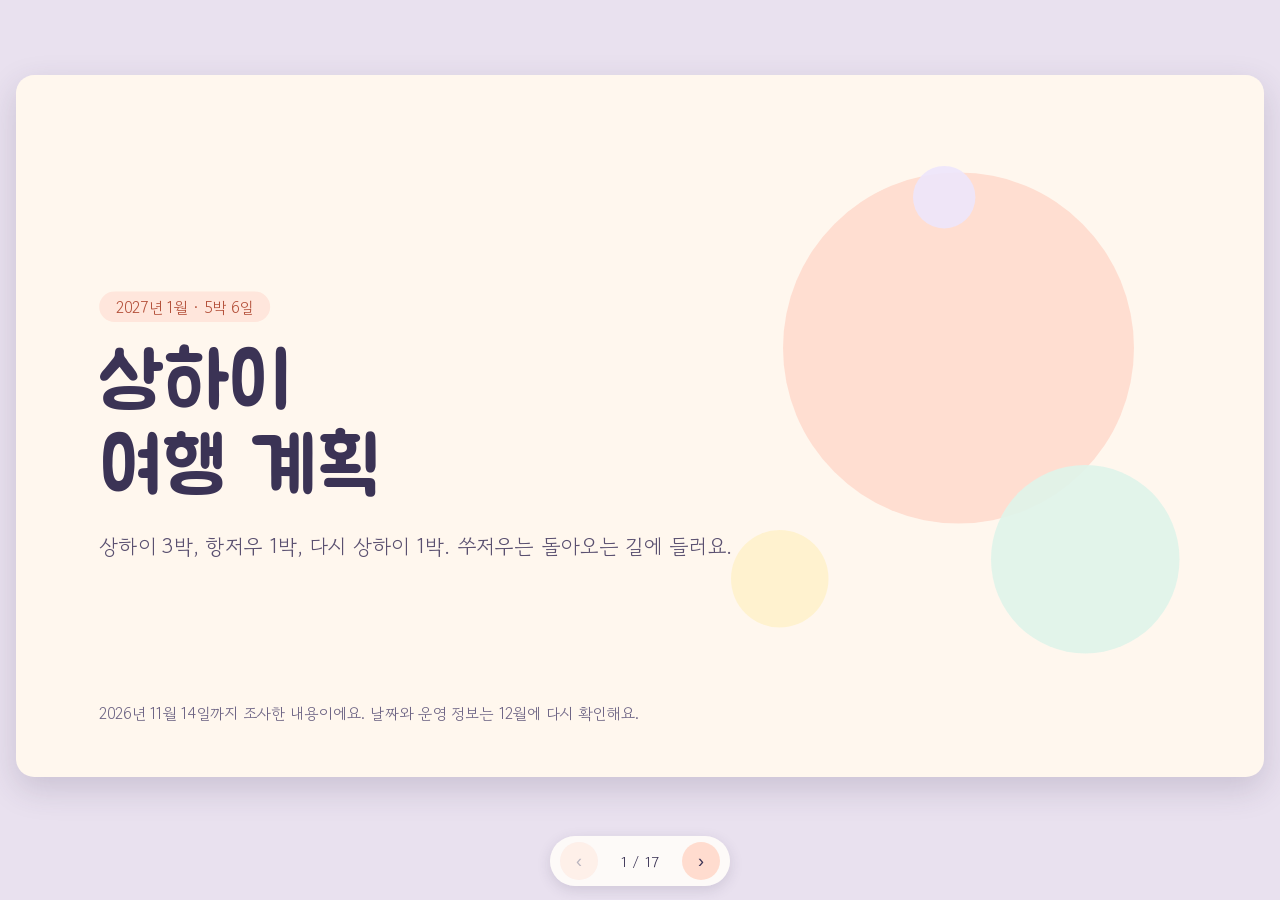
==== index.html @ 1cb21d67 "Shanghai trip plan slides with live Amap route maps Co-Authored-By: Claude Opus 5.5 <noreply@anthrop" ====
<!DOCTYPE html>
<html lang="ko">
<head>
<meta charset="utf-8">
<meta name="viewport" content="width=device-width, initial-scale=1">
<title>상하이 여행 계획</title>
<meta name="robots" content="noindex">
<link rel="preconnect" href="https://fonts.googleapis.com">
<link rel="preconnect" href="https://fonts.gstatic.com" crossorigin>
<link href="https://fonts.googleapis.com/css2?family=Jua&family=Gowun+Dodum&display=swap" rel="stylesheet">
<style>
html, body { margin: 0; height: 100%; background: #E9E1EF; overflow: hidden; }
* { box-sizing: border-box; }
p, h1, h2, h3 { margin: 0; }
a { color: inherit; }
#stage { position: absolute; left: 50%; top: 50%; width: 1920px; height: 1080px; transform-origin: 0 0; }
#stage > section { position: absolute; inset: 0; width: 1920px; height: 1080px; overflow: hidden; display: none;
  border-radius: 28px; box-shadow: 0 18px 50px rgba(59, 51, 85, 0.18); }
#stage > section.on { display: flex; }
div[kind="ellipse"] { border-radius: 50%; }
div[kind="rounded"] { border-radius: 14px; flex: none; }
.livewrap { position: relative; }
iframe.live { display: block; border: 0; background: #DCEBF2; }
.livewrap::after { content: "끌어서 이동, 휠·두 손가락으로 확대"; position: absolute; right: 28px; top: 24px; font-size: 20px;
  background: rgba(255, 253, 249, 0.92); color: #6E6585; padding: 4px 16px; border-radius: 20px; pointer-events: none; }
nav { position: fixed; left: 50%; bottom: 14px; transform: translateX(-50%); display: flex; gap: 10px; align-items: center;
  font: 15px 'Gowun Dodum', sans-serif; color: #3B3355; background: rgba(255, 253, 249, 0.9); padding: 6px 10px;
  border-radius: 999px; box-shadow: 0 4px 14px rgba(59, 51, 85, 0.15); z-index: 10; }
nav button { border: 0; background: #FFDCCF; color: #3B3355; width: 38px; height: 38px; border-radius: 50%; font-size: 18px; cursor: pointer; }
nav button:disabled { opacity: 0.35; cursor: default; }
#count { min-width: 64px; text-align: center; }
:root {
  --ink: #3B3355;
  --body: #5A5070;
  --cream: #FFF7EE;
  --lav: #F4EFFB;
  --coral: #B4503A;
}
body { font-family: 'Gowun Dodum', 'Apple SD Gothic Neo', 'Malgun Gothic', sans-serif; color: #5A5070; }
section { background: #FFF7EE; padding: 128px; display: flex; flex-direction: column; gap: 40px; color: #5A5070; }
section.alt { background: #F4EFFB; }
section.accent { background: #FFDCCF; }
h1, h2, h3 { font-family: 'Jua', 'Gowun Dodum', sans-serif; font-weight: 400; color: #3B3355; }
h1 { font-size: 120px; line-height: 1.1; }
h2 { font-size: 64px; line-height: 1.1; }
h3 { font-size: 40px; line-height: 1.15; }
.head { display: flex; flex-direction: column; gap: 16px; }
.eyebrow { font-size: 24px; color: #B4503A; background: #FFE6DC; padding: 6px 26px; border-radius: 40px; align-self: flex-start; }
.alt .eyebrow { background: #FFFFFF; }
.lead { font-size: 32px; line-height: 1.5; color: #5A5070; }
.grid2 { display: grid; grid-template-columns: 1fr 1fr; gap: 36px 40px; }
.row3 { display: grid; grid-template-columns: 1fr 1fr 1fr; gap: 40px; }
.row4 { display: grid; grid-template-columns: 1fr 1fr 1fr 1fr; gap: 32px; }
.card { background: #FFFDF9; border-radius: 44px; padding: 40px 44px; box-shadow: 0 10px 0 #EFE3D3; display: flex; flex-direction: column; gap: 14px; }
.peach { background: #FFE6DC; box-shadow: 0 10px 0 #F4C9B9; }
.mint { background: #DFF4EA; box-shadow: 0 10px 0 #B9E0CE; }
.butter { background: #FFF2CC; box-shadow: 0 10px 0 #EFD89A; }
.lilac { background: #EEE6FC; box-shadow: 0 10px 0 #D3C4F1; }
.txt { font-size: 28px; line-height: 1.5; color: #5A5070; }
.big { font-family: 'Jua', 'Gowun Dodum', sans-serif; font-size: 64px; line-height: 1.1; color: #3B3355; }
.tag { font-size: 24px; color: #8A3F2E; background: #FFFBF6; padding: 4px 20px; border-radius: 30px; align-self: flex-start; }
.when { font-size: 24px; color: #B4503A; }
.slot { display: flex; flex-direction: column; gap: 2px; }
.ico { width: 56px; height: 56px; color: #B4503A; }
.blob { opacity: 0.9; }
.note { font-size: 24px; color: #6E6585; }
.check { display: flex; flex-direction: row; align-items: center; gap: 28px; }
.box { width: 48px; height: 48px; background: #FFFDF9; border: 4px solid #C9B8EE; }
.zh { font-size: 36px; color: #3B3355; background: #FFFDF9; padding: 20px 32px; border-radius: 32px; align-self: flex-start; }
.num { width: 64px; height: 64px; }
.numtxt { font-family: 'Jua', 'Gowun Dodum', sans-serif; font-size: 32px; color: #3B3355; }
.step { display: flex; flex-direction: row; align-items: center; gap: 24px; }
.dot { width: 64px; height: 64px; border-radius: 32px; background: #FFDCCF; display: flex; align-items: center; justify-content: center; }
@keyframes pop { from { opacity: 0; transform: translateY(28px) scale(0.95); } }
@keyframes fadein { from { opacity: 0; } }
.pop { animation: pop 560ms ease-out both; animation-delay: calc(var(--i, 0) * 110ms); }
.blob { animation: fadein 700ms ease-out both; }
.trow { display: flex; flex-direction: row; align-items: center; gap: 32px; }
.date { font-family: 'Jua', 'Gowun Dodum', sans-serif; font-size: 28px; color: #3B3355; background: #FFE6DC; padding: 10px 24px; border-radius: 30px; width: 240px; text-align: center; }
.dayrow { display: flex; flex-direction: row; gap: 48px; align-items: flex-start; }
.daylist { width: 616px; box-sizing: border-box; gap: 10px; }
.sline { font-size: 28px; line-height: 1.45; color: #3B3355; }
.daynote { font-size: 24px; line-height: 1.5; color: #6E6585; }
.mapimg { width: 1000px; height: 648px; object-fit: cover; border-radius: 44px; box-shadow: 0 10px 0 #EFE3D3; }
.mapimg.half { height: 312px; }
.mapimg.ov { width: 860px; }
.mapcol { display: flex; flex-direction: column; gap: 24px; }

</style>
</head>
<body>
<div id="stage">
<section id="cover" style="justify-content:center;" data-transition="fade">
<div kind="ellipse" class="blob" style="position:absolute; left:1180px; top:150px; width:540px; height:540px; background:#FFDCCF"></div>
<div kind="ellipse" class="blob" style="position:absolute; left:1500px; top:600px; width:290px; height:290px; background:#DFF4EA"></div>
<div kind="ellipse" class="blob" style="position:absolute; left:1100px; top:700px; width:150px; height:150px; background:#FFF2CC"></div>
<div kind="ellipse" class="blob" style="position:absolute; left:1380px; top:140px; width:96px; height:96px; background:#EEE6FC"></div>
<div class="head pop" style="--i:0; width:1100px; gap:28px;">
<p class="eyebrow">2027년 1월 · 5박 6일</p>
<h1>상하이<br>여행 계획</h1>
<p class="lead">상하이 3박, 항저우 1박, 다시 상하이 1박. 쑤저우는 돌아오는 길에 들러요.</p>
</div>
<p class="note" style="position:absolute; left:128px; bottom:80px; width:1200px;">2026년 11월 14일까지 조사한 내용이에요. 날짜와 운영 정보는 12월에 다시 확인해요.</p>
</section>

<section id="glance">
<div kind="ellipse" class="blob" style="position:absolute; left:1560px; top:112px; width:220px; height:220px; background:#FFF2CC"></div>
<div kind="ellipse" class="blob" style="position:absolute; left:1476px; top:252px; width:72px; height:72px; background:#DFF4EA"></div>
<div class="head pop" style="--i:0;">
<p class="eyebrow">기본 정보</p>
<h2>여행 한눈에 보기</h2>
</div>
<div class="grid2">
<div class="card peach pop" style="--i:1;"><p class="big">5박 6일</p><p class="txt">2027년 1월 중순에서 말 사이. 춘절(2월 6일)과 겹치지 않아요.</p></div>
<div class="card mint pop" style="--i:2;"><p class="big">3 + 1 + 1박</p><p class="txt">상하이 3박, 항저우 1박, 마지막에 다시 상하이 1박이에요.</p></div>
<div class="card butter pop" style="--i:3;"><p class="big">인천에서 푸동</p><p class="txt">김포에서 출발하면 훙차오 공항이고, 고속철역과 붙어 있어요.</p></div>
<div class="card lilac pop" style="--i:4;"><p class="big">1~8℃</p><p class="txt">1월은 상하이에서 가장 추운 달이에요. 습하고 비가 잦아요.</p></div>
</div>
</section>

<section id="route" class="alt">
<div kind="ellipse" class="blob" style="position:absolute; left:1560px; top:112px; width:220px; height:220px; background:#FFE6DC"></div>
<div kind="ellipse" class="blob" style="position:absolute; left:1476px; top:252px; width:72px; height:72px; background:#FFF2CC"></div>
<div class="head pop" style="--i:0;">
<p class="eyebrow">동선</p>
<h2>상하이에서 출발해 상하이로</h2>
</div>
<div class="row4">
<div class="card pop" style="--i:1;"><h3>상하이</h3><p class="tag">1~3일차 · 3박</p><p class="txt">시내를 하루에 한 동네씩 봐요.</p></div>
<div class="card pop" style="--i:2;"><h3>항저우</h3><p class="tag">4일차 · 1박</p><p class="txt">고속철로 45분~1시간. 큰 짐은 상하이 호텔에 맡겨요.</p></div>
<div class="card pop" style="--i:3;"><h3>쑤저우</h3><p class="tag">5일차 오후</p><p class="txt">항저우에서 약 1.5시간. 박물관과 정원을 보고 저녁까지.</p></div>
<div class="card pop" style="--i:4;"><h3>상하이</h3><p class="tag">5일차 밤 · 1박</p><p class="txt">쑤저우에서 30분. 6일차에 자기부상열차로 공항까지 8분.</p></div>
</div>
<p class="note pop" style="--i:5;">고속철은 상하이 훙차오역 출발이 많아요. 보안 검색과 여권 확인이 있어서 30분 전에 도착해요.</p>
</section>

<section id="map" class="accent">
<div class="head pop" style="--i:0;">
<p class="eyebrow" style="background:#FFF7EE;">동선 지도</p>
<h2>인천에서 상하이, 항저우, 쑤저우까지</h2>
</div>
<div class="dayrow">
<div class="card daylist pop" style="--i:1;">
<p class="sline">핀의 숫자는 일차예요. 긴 점선은 비행기와 고속철, 실선은 차도예요.</p>
<p class="daynote">오른쪽 지도는 바로 움직여 볼 수 있어요. 전체 화면 지도에서 날짜를 고르면 장소마다 가오더 지도로 열기와 길찾기 버튼이 있어요. 휴대폰에서는 가오더 앱으로 이어져요.</p>
<p class="tag"><a href="map.html">전체 화면 지도</a></p>
</div>
<div class="livewrap pop" style="--i:2;"><iframe class="mapimg ov live" data-src="map.html?embed=1#all" title="전체 동선 지도" loading="lazy"></iframe></div>
</div>
</section>

<section id="d1" class="alt">
<div class="head pop" style="--i:0;">
<p class="eyebrow">1일차 · 상하이</p>
<h2>근대 상하이 첫인상</h2>
</div>
<div class="dayrow">
<div class="card daylist pop" style="--i:1;">
<p class="sline"><span style="color:#B4503A;">1</span>&#160;&#160;인천공항</p>
<p class="sline"><span style="color:#B4503A;">2</span>&#160;&#160;푸동 공항</p>
<p class="sline"><span style="color:#B4503A;">3</span>&#160;&#160;대한민국 임시정부 청사</p>
<p class="sline"><span style="color:#B4503A;">4</span>&#160;&#160;신천지</p>
<p class="sline"><span style="color:#B4503A;">5</span>&#160;&#160;안푸루</p>
<p class="sline"><span style="color:#B4503A;">6</span>&#160;&#160;우캉맨션</p>
<p class="sline"><span style="color:#B4503A;">7</span>&#160;&#160;와이탄</p>
<p class="daynote">1일차 그림은 시내만 보여요. 공항에서 오는 길은 지도 페이지에서 볼 수 있어요.</p>
<p class="tag"><a href="map.html#day-1">전체 화면 지도</a></p>
</div>
<div class="livewrap pop" style="--i:2;"><iframe class="mapimg live" data-src="map.html?embed=1&core=1#day-1" title="1일차 동선 지도" loading="lazy"></iframe></div>
</div>
</section>

<section id="d2" class="">
<div class="head pop" style="--i:0;">
<p class="eyebrow">2일차 · 상하이</p>
<h2>테크와 미술관</h2>
</div>
<div class="dayrow">
<div class="card daylist pop" style="--i:1;">
<p class="sline"><span style="color:#B4503A;">1</span>&#160;&#160;상하이타워</p>
<p class="sline"><span style="color:#B4503A;">2</span>&#160;&#160;롱미술관 웨스트번드</p>
<p class="sline"><span style="color:#B4503A;">3</span>&#160;&#160;서가회 성당</p>
<p class="sline"><span style="color:#B4503A;">4</span>&#160;&#160;그랜드 오페라하우스</p>
<p class="daynote">테크 투어 모임 장소는 상품마다 달라요.</p>
<p class="tag"><a href="map.html#day-2">전체 화면 지도</a></p>
</div>
<div class="livewrap pop" style="--i:2;"><iframe class="mapimg live" data-src="map.html?embed=1#day-2" title="2일차 동선 지도" loading="lazy"></iframe></div>
</div>
</section>

<section id="d3" class="alt">
<div class="head pop" style="--i:0;">
<p class="eyebrow">3일차 · 상하이</p>
<h2>박물관과 강변</h2>
</div>
<div class="dayrow">
<div class="card daylist pop" style="--i:1;">
<p class="sline"><span style="color:#B4503A;">1</span>&#160;&#160;상하이박물관 동관</p>
<p class="sline"><span style="color:#B4503A;">2</span>&#160;&#160;사행창고 기념관</p>
<p class="sline"><span style="color:#B4503A;">3</span>&#160;&#160;상하이타워</p>
<p class="sline"><span style="color:#B4503A;">4</span>&#160;&#160;루자쭈이</p>
<p class="daynote">쑤저우허 강변에 쟈 미술관과 갤러리 지구가 있어요.</p>
<p class="tag"><a href="map.html#day-3">전체 화면 지도</a></p>
</div>
<div class="livewrap pop" style="--i:2;"><iframe class="mapimg live" data-src="map.html?embed=1#day-3" title="3일차 동선 지도" loading="lazy"></iframe></div>
</div>
</section>

<section id="d4" class="">
<div class="head pop" style="--i:0;">
<p class="eyebrow">4일차 · 항저우</p>
<h2>항저우 · 량주</h2>
</div>
<div class="dayrow">
<div class="card daylist pop" style="--i:1;">
<p class="sline"><span style="color:#B4503A;">1</span>&#160;&#160;상하이 훙차오역</p>
<p class="sline"><span style="color:#B4503A;">2</span>&#160;&#160;항저우동역</p>
<p class="sline"><span style="color:#B4503A;">3</span>&#160;&#160;량주 박물관</p>
<p class="sline"><span style="color:#B4503A;">4</span>&#160;&#160;량주 고성 유적 공원</p>
<p class="sline"><span style="color:#B4503A;">5</span>&#160;&#160;서호 단교</p>
<p class="daynote">그림은 항저우 안의 동선이에요. 상하이에서 고속철로 45분~1시간.</p>
<p class="tag"><a href="map.html#day-4">전체 화면 지도</a></p>
</div>
<div class="livewrap pop" style="--i:2;"><iframe class="mapimg live" data-src="map.html?embed=1#day-4" title="4일차 동선 지도" loading="lazy"></iframe></div>
</div>
</section>

<section id="d5" class="alt">
<div class="head pop" style="--i:0;">
<p class="eyebrow">5일차 · 항저우 · 쑤저우</p>
<h2>항저우에서 쑤저우로</h2>
</div>
<div class="dayrow">
<div class="card daylist pop" style="--i:1;">
<p class="sline"><span style="color:#B4503A;">1</span>&#160;&#160;원산 디지털 생활 지구</p>
<p class="sline"><span style="color:#B4503A;">2</span>&#160;&#160;딥시크 본사</p>
<p class="sline"><span style="color:#B4503A;">3</span>&#160;&#160;항저우동역</p>
<p class="sline"><span style="color:#B4503A;">4</span>&#160;&#160;쑤저우역</p>
<p class="sline"><span style="color:#B4503A;">5</span>&#160;&#160;쑤저우 박물관</p>
<p class="sline"><span style="color:#B4503A;">6</span>&#160;&#160;졸정원</p>
<p class="sline"><span style="color:#B4503A;">7</span>&#160;&#160;핑장루</p>
<p class="daynote">가장 빡빡한 날이에요. 덜어 낸다면 원산 로봇 지구를 먼저 빼요.</p>
<p class="tag"><a href="map.html#day-5">전체 화면 지도</a></p>
</div>
<div class="livewrap pop" style="--i:2;"><iframe class="mapimg live" data-src="map.html?embed=1#day-5" title="5일차 동선 지도" loading="lazy"></iframe></div>
</div>
</section>

<section id="d6" class="">
<div class="head pop" style="--i:0;">
<p class="eyebrow">6일차 · 상하이</p>
<h2>자기부상열차로 마무리</h2>
</div>
<div class="dayrow">
<div class="card daylist pop" style="--i:1;">
<p class="sline"><span style="color:#B4503A;">1</span>&#160;&#160;예원</p>
<p class="sline"><span style="color:#B4503A;">2</span>&#160;&#160;바이롄 ZX</p>
<p class="sline"><span style="color:#B4503A;">3</span>&#160;&#160;룽양루역</p>
<p class="sline"><span style="color:#B4503A;">4</span>&#160;&#160;푸동 공항</p>
<p class="sline"><span style="color:#B4503A;">5</span>&#160;&#160;인천공항</p>
<p class="daynote">자기부상열차로 공항까지 약 8분.</p>
<p class="tag"><a href="map.html#day-6">전체 화면 지도</a></p>
</div>
<div class="livewrap pop" style="--i:2;"><iframe class="mapimg live" data-src="map.html?embed=1#day-6" title="6일차 동선 지도" loading="lazy"></iframe></div>
</div>
</section>

<section id="timeline">
<div kind="ellipse" class="blob" style="position:absolute; left:1560px; top:112px; width:220px; height:220px; background:#FFF2CC"></div>
<div kind="ellipse" class="blob" style="position:absolute; left:1476px; top:252px; width:72px; height:72px; background:#DFF4EA"></div>
<div class="head pop" style="--i:0;">
<p class="eyebrow">출발 전 준비</p>
<h2>언제 무엇을 할까</h2>
</div>
<div style="display:flex; flex-direction:column; gap:24px;">
<div class="trow pop" style="--i:1;"><p class="date">지금~11월</p><p class="lead" style="flex:1;">항공권 예매. 변경과 환불 조건을 꼭 확인해요.</p></div>
<div class="trow pop" style="--i:2;"><p class="date">12월</p><p class="lead" style="flex:1;">무비자 입국 연장 확인. 연장이 안 되면 관광비자를 신청해요(1~2주).</p></div>
<div class="trow pop" style="--i:3;"><p class="date">12월 말</p><p class="lead" style="flex:1;">예원 등불 축제 일정 발표 확인, 투어 상품의 1월 날짜 확인.</p></div>
<div class="trow pop" style="--i:4;"><p class="date">3~4주 전</p><p class="lead" style="flex:1;">고속철, 공연, 숙소 확정.</p></div>
<div class="trow pop" style="--i:5;"><p class="date">1~2주 전</p><p class="lead" style="flex:1;">알리페이·위챗페이 가입과 카드 연결, 앱 설치, eSIM 준비.</p></div>
<div class="trow pop" style="--i:6;"><p class="date">전날</p><p class="lead" style="flex:1;">박물관 예약(상하이박물관, 쑤저우 박물관), 날씨 확인.</p></div>
</div>
</section>

<section id="booking" class="alt">
<div kind="ellipse" class="blob" style="position:absolute; left:1560px; top:112px; width:220px; height:220px; background:#FFE6DC"></div>
<div kind="ellipse" class="blob" style="position:absolute; left:1476px; top:252px; width:72px; height:72px; background:#FFF2CC"></div>
<div class="head pop" style="--i:0;">
<p class="eyebrow">예약 목록</p>
<h2>미리 잡아 둘 것</h2>
</div>
<div class="row3">
<div class="card pop" style="--i:1;"><h3>항공권</h3><p class="txt">인천에서 푸동. 무비자 연장 발표 전이라 환불 조건을 봐요.</p></div>
<div class="card pop" style="--i:2;"><h3>숙소</h3><p class="txt">상하이 3박, 항저우 1박, 다시 상하이 1박.</p></div>
<div class="card pop" style="--i:3;"><h3>고속철</h3><p class="txt">트립닷컴이나 12306 앱에서 여권으로 예매해요.</p></div>
<div class="card pop" style="--i:4;"><h3>공연</h3><p class="txt">2일차 저녁 그랜드 오페라하우스. 1월 공연표 확인.</p></div>
<div class="card pop" style="--i:5;"><h3>박물관</h3><p class="txt">상하이박물관, 쑤저우 박물관은 여권 실명 예약.</p></div>
<div class="card pop" style="--i:6;"><h3>공항 픽업</h3><p class="txt">첫날 픽업 차량. 필요하면 짐 당일 배송도.</p></div>
</div>
</section>

<section id="apps">
<div kind="ellipse" class="blob" style="position:absolute; left:1560px; top:112px; width:220px; height:220px; background:#FFF2CC"></div>
<div kind="ellipse" class="blob" style="position:absolute; left:1476px; top:252px; width:72px; height:72px; background:#DFF4EA"></div>
<div class="head pop" style="--i:0;">
<p class="eyebrow">통신 · 결제 · 앱</p>
<h2>휴대폰 하나로 다니려면</h2>
</div>
<div class="grid2">
<div class="card peach pop" style="--i:1;"><div class="step"><svg class="ico" viewBox="0 0 24 24" fill="none" stroke="currentColor" stroke-width="1.8" stroke-linecap="round" stroke-linejoin="round" aria-hidden="true"><circle cx="12" cy="12" r="9"/><path d="M3 12h18M12 3c2.5 2.7 3.8 5.7 3.8 9s-1.3 6.3-3.8 9c-2.5-2.7-3.8-5.7-3.8-9S9.5 5.7 12 3z"/></svg><h3>통신</h3></div><p class="txt">현지 망에서는 카톡, 구글, 인스타그램이 막혀요. 로밍이나 해외 eSIM으로 데이터 회선을 준비해요.</p></div>
<div class="card mint pop" style="--i:2;"><div class="step"><svg class="ico" viewBox="0 0 24 24" fill="none" stroke="currentColor" stroke-width="1.8" stroke-linecap="round" stroke-linejoin="round" aria-hidden="true"><circle cx="8" cy="15" r="4"/><path d="M11 12l8-8M16 7l2 2M14 9l2 2"/></svg><h3>결제</h3></div><p class="txt">알리페이와 위챗페이에 한국 카드를 연결해요. 비상용 현금도 조금.</p></div>
<div class="card butter pop" style="--i:3;"><div class="step"><svg class="ico" viewBox="0 0 24 24" fill="none" stroke="currentColor" stroke-width="1.8" stroke-linecap="round" stroke-linejoin="round" aria-hidden="true"><path d="M21 3L3 10.5l7 2.5 2.5 7L21 3z"/><path d="M10 13l4-4"/></svg><h3>이동</h3></div><p class="txt">택시는 디디, 지도는 가오더나 애플 지도. 목적지는 중국어 주소로 넣어요.</p></div>
<div class="card lilac pop" style="--i:4;"><div class="step"><svg class="ico" viewBox="0 0 24 24" fill="none" stroke="currentColor" stroke-width="1.8" stroke-linecap="round" stroke-linejoin="round" aria-hidden="true"><circle cx="10.5" cy="10.5" r="6.5"/><path d="M15.5 15.5L21 21"/></svg><h3>찾아보기</h3></div><p class="txt">장소와 사진 구도는 샤오훙수, 식당 평점과 영업시간은 다중뎬핑.</p></div>
</div>
</section>

<section id="weather" class="alt">
<div kind="ellipse" class="blob" style="position:absolute; left:1560px; top:112px; width:220px; height:220px; background:#FFE6DC"></div>
<div kind="ellipse" class="blob" style="position:absolute; left:1476px; top:252px; width:72px; height:72px; background:#FFF2CC"></div>
<div class="head pop" style="--i:0;">
<p class="eyebrow">1월의 상하이</p>
<h2>날씨와 시기</h2>
</div>
<div class="row3">
<div class="card pop" style="--i:1;"><h3>추위와 비</h3><p class="txt">1~8℃에 습해서 더 춥게 느껴져요. 실내 난방이 약한 곳이 많아요.</p><p class="tag">패딩 · 장갑 · 핫팩 · 우산</p></div>
<div class="card pop" style="--i:2;"><h3>춘운</h3><p class="txt">설 전후 귀성 이동이 1월 22일쯤 시작해요(추정). 고속철 표가 빨리 팔려요.</p><p class="tag">고속철은 일찍 예매</p></div>
<div class="card pop" style="--i:3;"><h3>예원 등불 축제</h3><p class="txt">2027년은 1월 중순 개막으로 추정해요. 12월 말 발표를 확인해요.</p><p class="tag">기간이 겹치면 6일차에</p></div>
</div>
<p class="note pop" style="--i:4;">해는 17시 15~30분쯤 져요(확인 필요). 야경은 해 진 뒤 20~30분이 가장 예뻐요.</p>
</section>

<section id="cautions">
<div kind="ellipse" class="blob" style="position:absolute; left:1560px; top:112px; width:220px; height:220px; background:#FFF2CC"></div>
<div kind="ellipse" class="blob" style="position:absolute; left:1476px; top:252px; width:72px; height:72px; background:#DFF4EA"></div>
<div class="head pop" style="--i:0;">
<p class="eyebrow">현지에서</p>
<h2>미리 알아 두면 덜 헤매요</h2>
</div>
<div class="grid2">
<div class="card peach pop" style="--i:1;"><div class="step"><svg class="ico" viewBox="0 0 24 24" fill="none" stroke="currentColor" stroke-width="1.8" stroke-linecap="round" stroke-linejoin="round" aria-hidden="true"><circle cx="12" cy="12" r="9"/><path d="M12 7v5l3.5 2"/></svg><h3>쉬는 요일</h3></div><p class="txt">박물관은 대부분 월요일에 쉬어요. 일정의 월요일 날짜를 먼저 확인해요.</p></div>
<div class="card mint pop" style="--i:2;"><div class="step"><svg class="ico" viewBox="0 0 24 24" fill="none" stroke="currentColor" stroke-width="1.8" stroke-linecap="round" stroke-linejoin="round" aria-hidden="true"><path d="M12 3l2.4 1.8 3 .2.9 2.9 2.2 2-1 2.8.4 3-2.7 1.4-1.4 2.7-3-.4L12 21l-2.4-1.8-3-.2-.9-2.9-2.2-2 1-2.8-.4-3L6.8 6.9 8.2 4.2l3 .4z"/><path d="M8.5 12l2.5 2.5 4.5-5"/></svg><h3>여권은 늘 가방에</h3></div><p class="txt">고속철, 박물관, 쑤저우 관광지 입장에서 모두 여권을 확인해요.</p></div>
<div class="card lilac pop" style="--i:3;"><div class="step"><svg class="ico" viewBox="0 0 24 24" fill="none" stroke="currentColor" stroke-width="1.8" stroke-linecap="round" stroke-linejoin="round" aria-hidden="true"><circle cx="9" cy="8" r="3.5"/><path d="M2.5 20c.8-3.6 3.3-5.5 6.5-5.5s5.7 1.9 6.5 5.5"/><circle cx="17" cy="9" r="2.8"/><path d="M17 14.5c2.3.2 3.9 1.9 4.5 4.5"/></svg><h3>인기 시설은 평일에</h3></div><p class="txt">사람이 몰리는 곳은 미리 예약하고 평일에 가요.</p></div>
<div class="card butter pop" style="--i:4;"><div class="step"><svg class="ico" viewBox="0 0 24 24" fill="none" stroke="currentColor" stroke-width="1.8" stroke-linecap="round" stroke-linejoin="round" aria-hidden="true"><path d="M12 3.5L2.5 20h19L12 3.5z"/><path d="M12 10v4.5M12 17.2v.3"/></svg><h3>투어 최소 인원</h3></div><p class="txt">합류형 투어는 인원이 안 차면 취소돼요. 둘이면 2명 출발이나 프라이빗으로.</p></div>
</div>
</section>

<section id="todo" class="alt">
<div kind="ellipse" class="blob" style="position:absolute; left:1560px; top:112px; width:220px; height:220px; background:#FFE6DC"></div>
<div kind="ellipse" class="blob" style="position:absolute; left:1476px; top:252px; width:72px; height:72px; background:#FFF2CC"></div>
<div class="head pop" style="--i:0;">
<p class="eyebrow">남은 결정</p>
<h2>앞으로 할 일</h2>
</div>
<div style="display:flex; flex-direction:column; gap:28px;">
<div class="check pop" style="--i:1;"><div kind="rounded" class="box"></div><p class="lead">항공권 예매(변경·환불 조건 확인)</p></div>
<div class="check pop" style="--i:2;"><div kind="rounded" class="box"></div><p class="lead">12월에 무비자 입국 연장 여부 확인</p></div>
<div class="check pop" style="--i:3;"><div kind="rounded" class="box"></div><p class="lead">숙소와 고속철 예약</p></div>
<div class="check pop" style="--i:4;"><div kind="rounded" class="box"></div><p class="lead">그랜드 오페라하우스 1월 공연 확인</p></div>
<div class="check pop" style="--i:5;"><div kind="rounded" class="box"></div><p class="lead">상하이박물관 동관 특별전 기간 확인</p></div>
<div class="check pop" style="--i:6;"><div kind="rounded" class="box"></div><p class="lead">알리페이·위챗페이, eSIM 준비</p></div>
</div>
</section>

<section id="thanks" class="alt" style="justify-content:center; align-items:center;">
<div kind="ellipse" class="blob" style="position:absolute; left:160px; top:150px; width:260px; height:260px; background:#FFE6DC"></div>
<div kind="ellipse" class="blob" style="position:absolute; left:1480px; top:600px; width:300px; height:300px; background:#DFF4EA"></div>
<div kind="ellipse" class="blob" style="position:absolute; left:1560px; top:180px; width:120px; height:120px; background:#FFF2CC"></div>
<div kind="ellipse" class="blob" style="position:absolute; left:300px; top:720px; width:100px; height:100px; background:#EEE6FC"></div>
<div class="head pop" style="--i:0; align-items:center; width:1200px; gap:32px;">
<svg class="ico" style="width:96px; height:96px;" viewBox="0 0 24 24" fill="none" stroke="currentColor" stroke-width="1.8" stroke-linecap="round" stroke-linejoin="round" aria-hidden="true"><path d="M4 5h16v11H9l-5 4V5z"/><path d="M8 9.5h8M8 12.5h5"/></svg>
<h2 style="font-size:96px; text-align:center;">댓글로 골라 주세요</h2>
<p class="lead" style="text-align:center;">슬라이드마다 댓글을 달 수 있어요. 가고 싶은 곳, 빼고 싶은 곳, 궁금한 것을 남겨 주면 일정에 반영할게요.</p>
</div>
</section>

</div>
<nav><button id="prev" aria-label="이전 장">&#8249;</button><span id="count"></span><button id="next" aria-label="다음 장">&#8250;</button></nav>
<script>
const stage = document.getElementById('stage');
const S = Array.from(stage.children);
let cur = 0;
function fit() {
  const pad = 16, navH = 64;
  const k = Math.min((innerWidth - pad * 2) / 1920, (innerHeight - pad - navH) / 1080);
  stage.style.transform = 'translate(' + (-960 * k) + 'px,' + (-540 * k - navH / 2 + pad / 2) + 'px) scale(' + k + ')';
}
function show(i) {
  cur = Math.max(0, Math.min(S.length - 1, i));
  S.forEach((s, j) => s.classList.toggle('on', j === cur));
  S[cur].querySelectorAll('iframe[data-src]').forEach(f => { if (!f.src) f.src = f.dataset.src; });
  document.getElementById('count').textContent = (cur + 1) + ' / ' + S.length;
  document.getElementById('prev').disabled = cur === 0;
  document.getElementById('next').disabled = cur === S.length - 1;
  const h = '#' + S[cur].id;
  if (location.hash !== h) history.replaceState(null, '', h);
}
function fromHash() {
  const i = S.findIndex(s => '#' + s.id === location.hash);
  show(i < 0 ? 0 : i);
}
document.getElementById('prev').onclick = () => show(cur - 1);
document.getElementById('next').onclick = () => show(cur + 1);
addEventListener('keydown', e => {
  if (['ArrowRight', 'PageDown', ' '].includes(e.key)) { e.preventDefault(); show(cur + 1); }
  if (['ArrowLeft', 'PageUp'].includes(e.key)) { e.preventDefault(); show(cur - 1); }
  if (e.key === 'Home') show(0);
  if (e.key === 'End') show(S.length - 1);
});
let tx = null, ty = null;
stage.addEventListener('touchstart', e => { tx = e.touches[0].clientX; ty = e.touches[0].clientY; }, { passive: true });
stage.addEventListener('touchend', e => {
  if (tx === null) return;
  const dx = e.changedTouches[0].clientX - tx, dy = e.changedTouches[0].clientY - ty;
  if (Math.abs(dx) > 50 && Math.abs(dx) > Math.abs(dy) * 1.5) show(cur + (dx < 0 ? 1 : -1));
  tx = null;
});
addEventListener('resize', fit);
addEventListener('hashchange', fromHash);
fit(); fromHash();
</script>
</body>
</html>
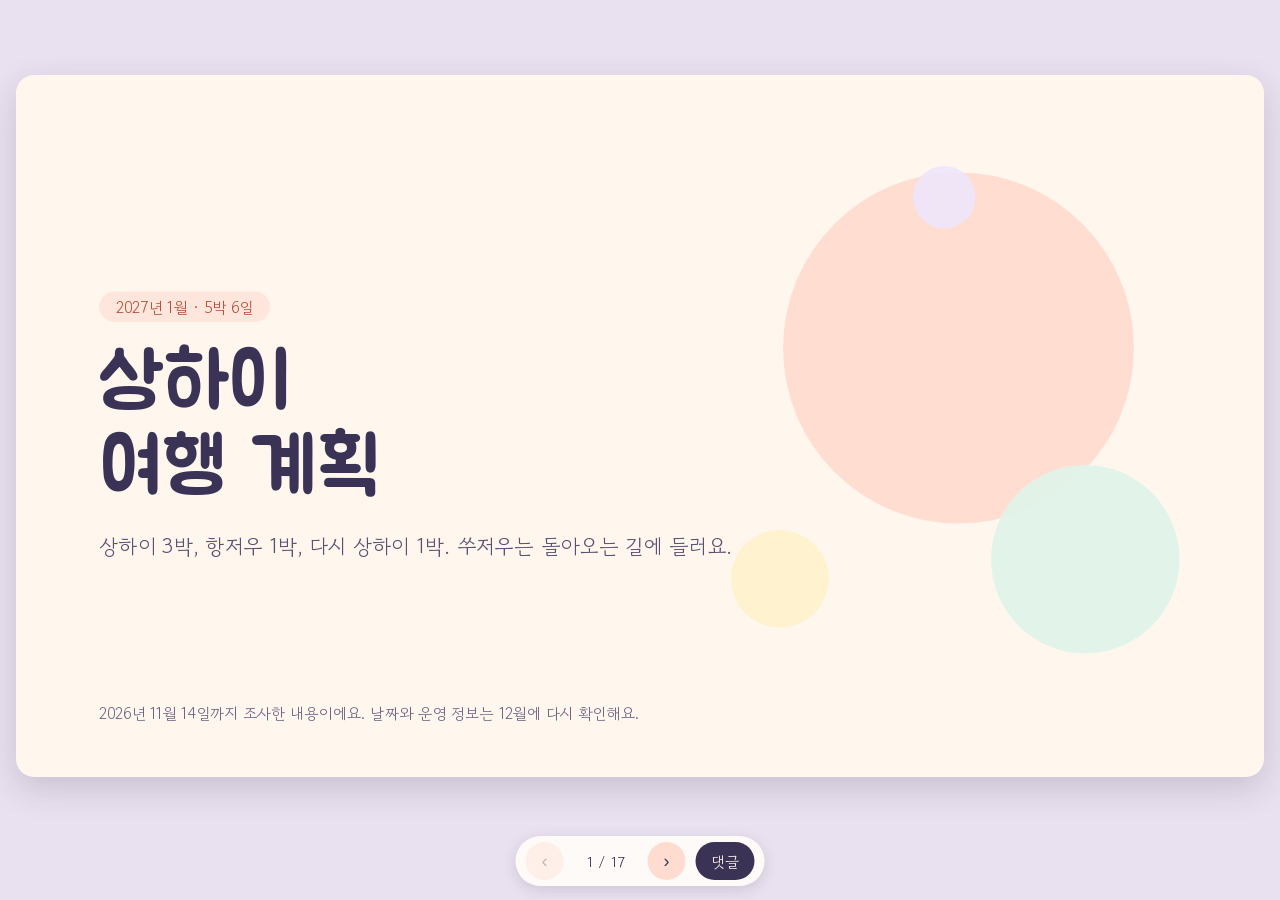
==== commit edd4a29b: "Add pinned comments (name remembered per browser), stored in a Google Sheet Co-Authored-By: Claude O" ====
--- a/index.html
+++ b/index.html
@@ -13,7 +13,8 @@
 * { box-sizing: border-box; }
 p, h1, h2, h3 { margin: 0; }
 a { color: inherit; }
-#stage { position: absolute; left: 50%; top: 50%; width: 1920px; height: 1080px; transform-origin: 0 0; }
+#vp { position: fixed; inset: 0; overflow: hidden; }
+#stage { position: absolute; left: 0; top: 0; width: 1920px; height: 1080px; transform-origin: 0 0; }
 #stage > section { position: absolute; inset: 0; width: 1920px; height: 1080px; overflow: hidden; display: none;
   border-radius: 28px; box-shadow: 0 18px 50px rgba(59, 51, 85, 0.18); }
 #stage > section.on { display: flex; }
@@ -87,9 +88,10 @@
 .mapcol { display: flex; flex-direction: column; gap: 24px; }
 
 </style>
+<link rel="stylesheet" href="comments.css">
 </head>
 <body>
-<div id="stage">
+<div id="vp"><div id="stage">
 <section id="cover" style="justify-content:center;" data-transition="fade">
 <div kind="ellipse" class="blob" style="position:absolute; left:1180px; top:150px; width:540px; height:540px; background:#FFDCCF"></div>
 <div kind="ellipse" class="blob" style="position:absolute; left:1500px; top:600px; width:290px; height:290px; background:#DFF4EA"></div>
@@ -373,16 +375,19 @@
 </div>
 </section>
 
-</div>
-<nav><button id="prev" aria-label="이전 장">&#8249;</button><span id="count"></span><button id="next" aria-label="다음 장">&#8250;</button></nav>
+</div></div>
+<nav><button id="prev" aria-label="이전 장">&#8249;</button><span id="count"></span><button id="next" aria-label="다음 장">&#8250;</button><button id="cbtn" class="cbtn" aria-label="댓글">댓글<span id="cnum"></span></button></nav>
 <script>
 const stage = document.getElementById('stage');
 const S = Array.from(stage.children);
 let cur = 0;
+let K = 1;
 function fit() {
-  const pad = 16, navH = 64;
-  const k = Math.min((innerWidth - pad * 2) / 1920, (innerHeight - pad - navH) / 1080);
-  stage.style.transform = 'translate(' + (-960 * k) + 'px,' + (-540 * k - navH / 2 + pad / 2) + 'px) scale(' + k + ')';
+  const pad = 16, navH = 64, side = window.sideW || 0, bottom = window.bottomH || 0;
+  const w = innerWidth - side, h = innerHeight - bottom;
+  K = Math.min((w - pad * 2) / 1920, (h - pad - navH) / 1080);
+  const x = (w - 1920 * K) / 2, y = (h - navH - 1080 * K) / 2 + pad / 2;
+  stage.style.transform = 'translate(' + x + 'px,' + y + 'px) scale(' + K + ')';
 }
 function show(i) {
   cur = Math.max(0, Math.min(S.length - 1, i));
@@ -393,6 +398,7 @@
   document.getElementById('next').disabled = cur === S.length - 1;
   const h = '#' + S[cur].id;
   if (location.hash !== h) history.replaceState(null, '', h);
+  document.dispatchEvent(new CustomEvent('slidechange', { detail: S[cur] }));
 }
 function fromHash() {
   const i = S.findIndex(s => '#' + s.id === location.hash);
@@ -401,6 +407,7 @@
 document.getElementById('prev').onclick = () => show(cur - 1);
 document.getElementById('next').onclick = () => show(cur + 1);
 addEventListener('keydown', e => {
+  if (e.target.closest && e.target.closest('input, textarea, [contenteditable]')) return;
   if (['ArrowRight', 'PageDown', ' '].includes(e.key)) { e.preventDefault(); show(cur + 1); }
   if (['ArrowLeft', 'PageUp'].includes(e.key)) { e.preventDefault(); show(cur - 1); }
   if (e.key === 'Home') show(0);
@@ -416,7 +423,10 @@
 });
 addEventListener('resize', fit);
 addEventListener('hashchange', fromHash);
+window.deck = { stage, S, show, fit, cur: () => S[cur], k: () => K };
 fit(); fromHash();
 </script>
+<script>window.COMMENTS_URL = "";</script>
+<script src="comments.js"></script>
 </body>
 </html>
--- a/comments.css
+++ b/comments.css
@@ -0,0 +1,55 @@
+/* comment pins (inside the 1920x1080 slide, so they scale with it) */
+.cpins { position: absolute; inset: 0; pointer-events: none; z-index: 40; }
+.cpin { position: absolute; width: 56px; height: 56px; margin: -56px 0 0 -8px; pointer-events: auto; cursor: pointer;
+  border: 0; padding: 0; background: #B4503A; color: #FFF7EE; font: 26px 'Jua', sans-serif;
+  border-radius: 28px 28px 28px 4px; box-shadow: 0 6px 0 rgba(59, 51, 85, 0.25); display: flex; align-items: center; justify-content: center; }
+.cpin.sel { background: #3B3355; transform: scale(1.12); }
+.cpin.draft { background: #FFDCCF; color: #B4503A; border: 4px dashed #B4503A; }
+.cpick { position: absolute; inset: 0; z-index: 50; cursor: crosshair; display: none; background: rgba(59, 51, 85, 0.06); }
+body.picking .cpick { display: block; }
+
+/* nav button */
+nav .cbtn { display: flex; align-items: center; white-space: nowrap; width: auto; padding: 0 16px; border-radius: 19px; font: 15px 'Gowun Dodum', sans-serif; background: #3B3355; color: #FFF7EE; }
+nav .cbtn span:not(:empty) { margin-left: 6px; background: #FFDCCF; color: #3B3355; border-radius: 10px; padding: 0 7px; font-size: 13px; }
+
+/* drawer (screen size, outside the scaled slide) */
+#cdrawer { position: fixed; top: 0; right: 0; bottom: 0; width: 380px; background: #FFFDF9; z-index: 20;
+  box-shadow: -8px 0 30px rgba(59, 51, 85, 0.15); display: none; flex-direction: column;
+  font: 15px/1.55 'Gowun Dodum', 'Malgun Gothic', sans-serif; color: #3B3355; }
+body.cop #cdrawer { display: flex; }
+#cdrawer header { display: flex; align-items: center; gap: 8px; padding: 14px 16px 10px; border-bottom: 1px dashed #E6DCCD; }
+#cdrawer header h3 { font: 20px 'Jua', sans-serif; margin: 0; flex: 1; }
+#cdrawer header .sub { font-size: 13px; color: #7A7190; }
+.cx { border: 0; background: #F4EFFB; color: #3B3355; width: 32px; height: 32px; border-radius: 50%; font-size: 18px; cursor: pointer; }
+.cbody { flex: 1; overflow-y: auto; padding: 12px 16px 16px; display: flex; flex-direction: column; gap: 12px; }
+.cname { font-size: 14px; color: #5A5070; display: flex; gap: 6px; align-items: center; flex-wrap: wrap; }
+.cname b { color: #3B3355; }
+.clink { border: 0; background: none; color: #B4503A; text-decoration: underline; cursor: pointer; font: inherit; padding: 0; }
+.ccompose { background: #FFF7EE; border-radius: 16px; padding: 12px; display: flex; flex-direction: column; gap: 8px; }
+.cwhere { font-size: 13px; color: #6E6585; }
+.cwhere b { color: #B4503A; font-weight: normal; }
+.ccompose input, .ccompose textarea, .creply textarea { width: 100%; border: 1.5px solid #E6DCCD; border-radius: 12px; padding: 8px 10px;
+  font: 15px 'Gowun Dodum', 'Malgun Gothic', sans-serif; color: #3B3355; background: #FFFFFF; resize: vertical; }
+.ccompose textarea { min-height: 72px; }
+.crow { display: flex; gap: 8px; align-items: center; justify-content: flex-end; flex-wrap: wrap; }
+.cbtn2 { border: 0; background: #B4503A; color: #FFF7EE; border-radius: 14px; padding: 6px 16px; font: 15px 'Gowun Dodum', sans-serif; cursor: pointer; }
+.cbtn2.ghost { background: #F4EFFB; color: #3B3355; }
+.cbtn2:disabled { opacity: 0.5; cursor: default; }
+.cthread { border: 1.5px solid #EFE6DA; border-radius: 16px; padding: 10px 12px; display: flex; flex-direction: column; gap: 8px; }
+.cthread.sel { border-color: #B4503A; background: #FFF9F5; }
+.cthread .anc { font-size: 12.5px; color: #7A7190; display: flex; gap: 6px; align-items: center; }
+.cthread .cno { background: #B4503A; color: #FFF7EE; border-radius: 10px; padding: 0 8px; font: 13px 'Jua', sans-serif; }
+.cmsg .who { font-size: 13px; color: #7A7190; }
+.cmsg .who b { color: #3B3355; font-size: 14px; }
+.cmsg .ctxt { white-space: pre-wrap; word-break: break-word; }
+.cmsg.reply { margin-left: 14px; padding-left: 10px; border-left: 3px solid #F4EFFB; }
+.cempty, .cnote { font-size: 13.5px; color: #7A7190; }
+.creply { display: flex; flex-direction: column; gap: 6px; }
+.ctoast { position: fixed; left: 50%; top: 18px; transform: translateX(-50%); background: #3B3355; color: #FFF7EE; z-index: 30;
+  padding: 8px 18px; border-radius: 18px; font: 14px 'Gowun Dodum', sans-serif; display: none; }
+.ctoast.show { display: block; }
+
+@media (max-width: 760px) {
+  body.cop nav { bottom: calc(58vh + 10px); }
+  #cdrawer { top: auto; left: 0; width: auto; height: 58vh; border-radius: 20px 20px 0 0; box-shadow: 0 -8px 30px rgba(59, 51, 85, 0.18); }
+}
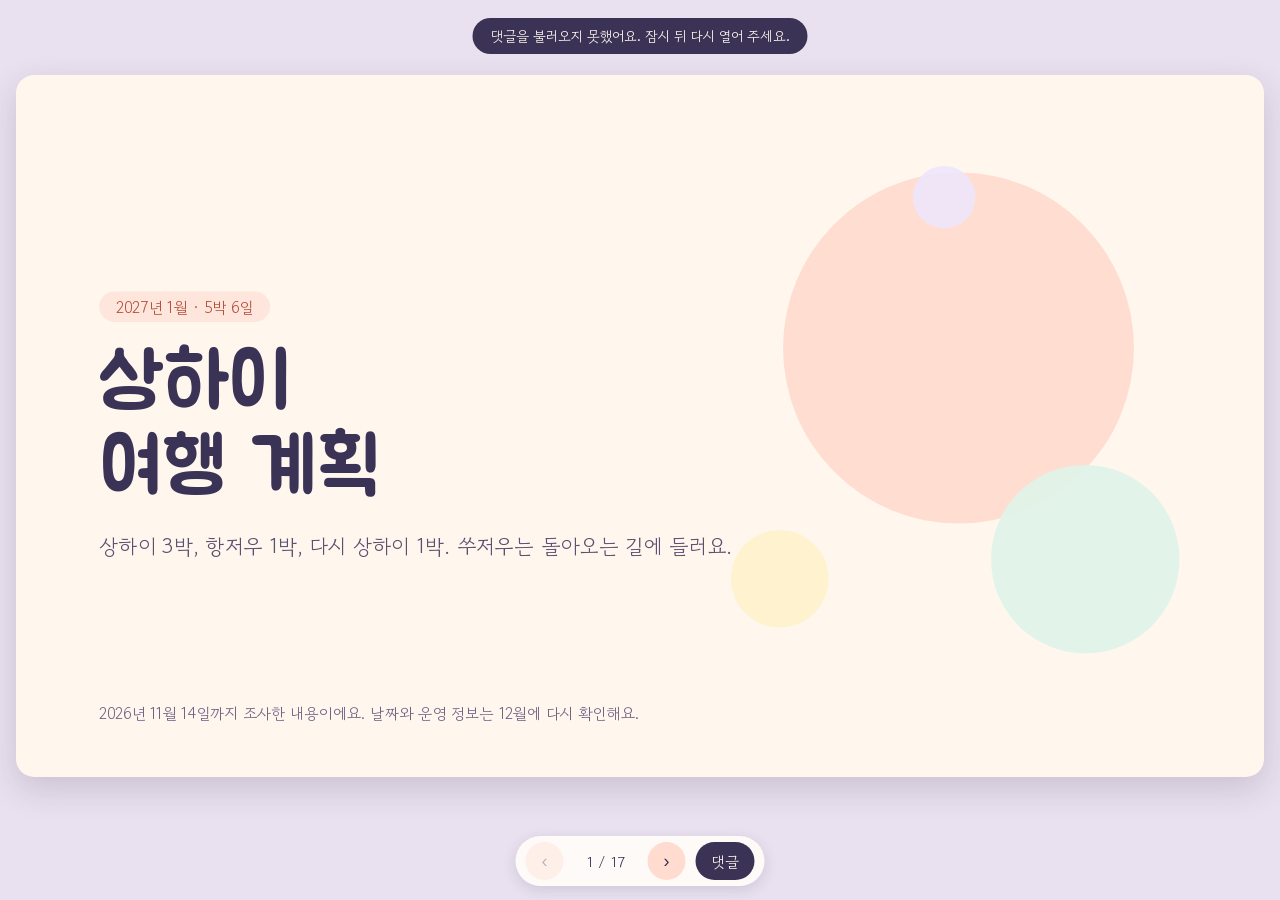
==== commit a161ebd6: "Connect comments to the Google Sheet web app Co-Authored-By: Claude Opus 5.5 <noreply@anthropic.com>" ====
--- a/index.html
+++ b/index.html
@@ -426,7 +426,7 @@
 window.deck = { stage, S, show, fit, cur: () => S[cur], k: () => K };
 fit(); fromHash();
 </script>
-<script>window.COMMENTS_URL = "";</script>
+<script>window.COMMENTS_URL = "https://script.google.com/macros/s/AKfycbyOnjhWFpA6EFOyLZQdH-ZWEo4EgSYyWPyPhl0k4aokrpy5_5_Q06msC1l2DxbB17cQ/exec";</script>
 <script src="comments.js"></script>
 </body>
 </html>
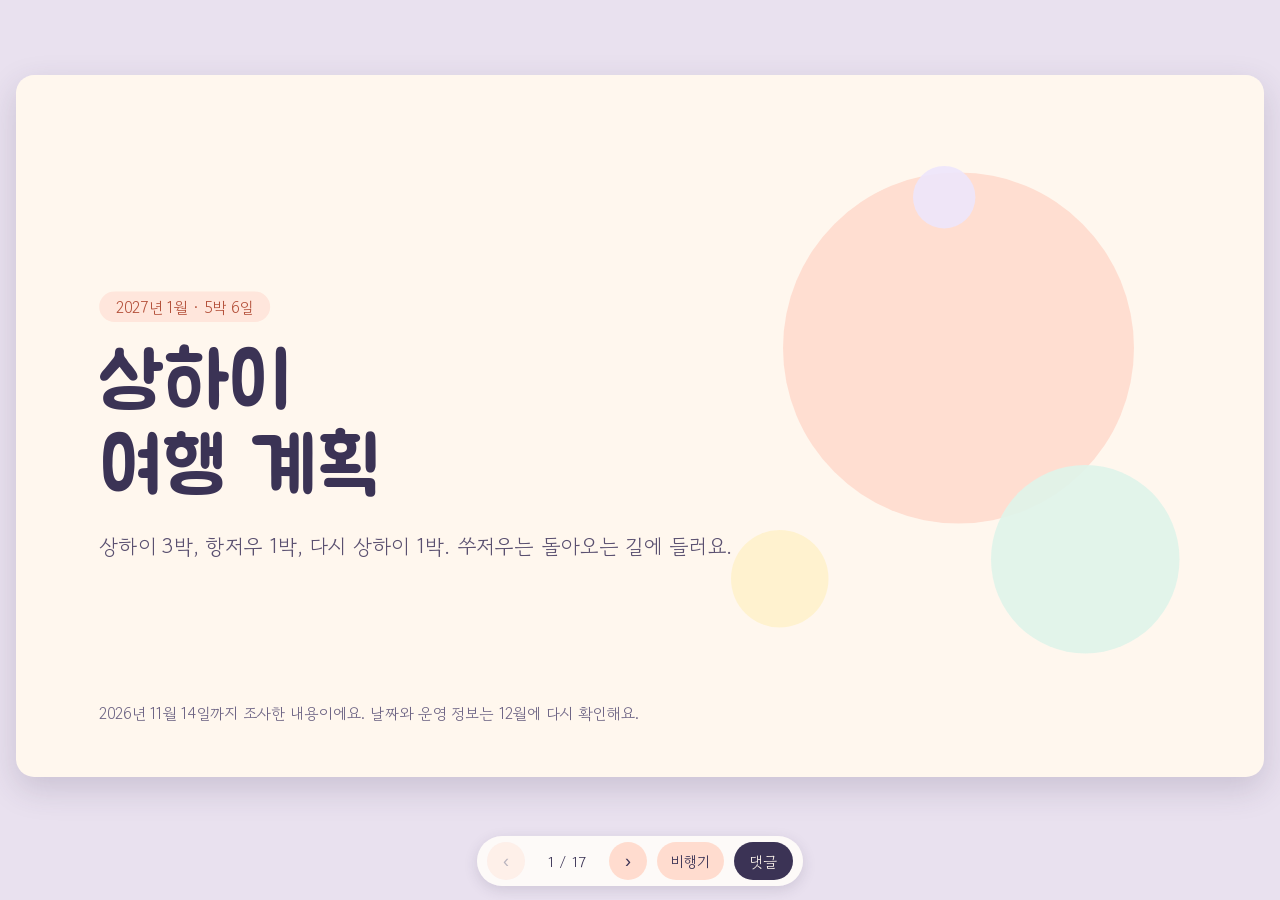
==== commit 0284fc32: "Add flight candidates page (fares and times for Jan 2027) Co-Authored-By: Claude Opus 5.5 <noreply@a" ====
--- a/index.html
+++ b/index.html
@@ -376,7 +376,7 @@
 </section>
 
 </div></div>
-<nav><button id="prev" aria-label="이전 장">&#8249;</button><span id="count"></span><button id="next" aria-label="다음 장">&#8250;</button><button id="cbtn" class="cbtn" aria-label="댓글">댓글<span id="cnum"></span></button></nav>
+<nav><button id="prev" aria-label="이전 장">&#8249;</button><span id="count"></span><button id="next" aria-label="다음 장">&#8250;</button><a class="cbtn plink" href="flights.html">비행기</a><button id="cbtn" class="cbtn" aria-label="댓글">댓글<span id="cnum"></span></button></nav>
 <script>
 const stage = document.getElementById('stage');
 const S = Array.from(stage.children);
--- a/comments.css
+++ b/comments.css
@@ -53,3 +53,4 @@
   body.cop nav { bottom: calc(58vh + 10px); }
   #cdrawer { top: auto; left: 0; width: auto; height: 58vh; border-radius: 20px 20px 0 0; box-shadow: 0 -8px 30px rgba(59, 51, 85, 0.18); }
 }
+nav .plink { display: flex; align-items: center; height: 38px; padding: 0 14px; border-radius: 19px; background: #FFDCCF; color: #3B3355; text-decoration: none; font-size: 15px; }
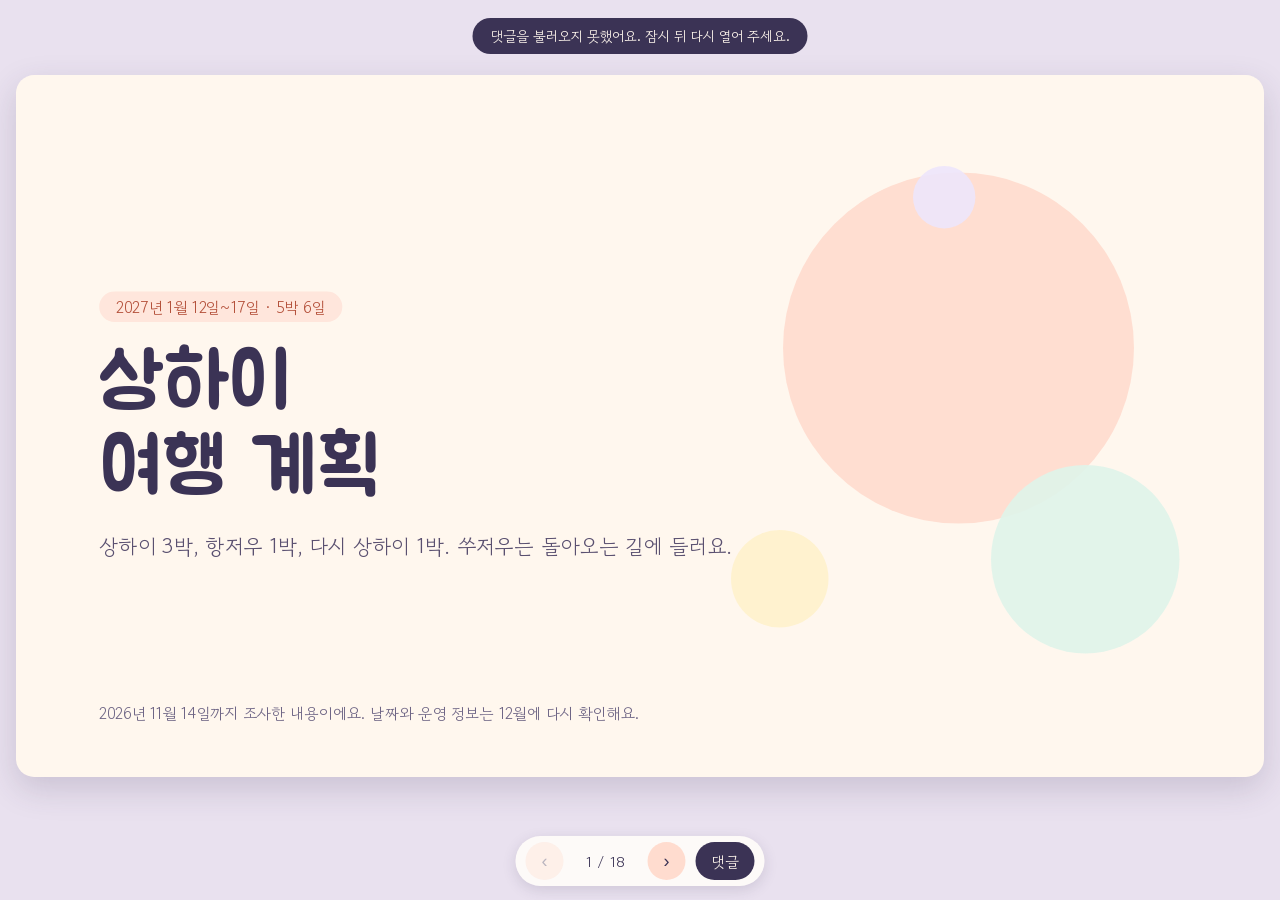
==== commit 187cb875: "Make Gimpo-Hongqiao the main route (Jan 12-17), add flights slide, drop separate flights page Co-Aut" ====
--- a/index.html
+++ b/index.html
@@ -98,7 +98,7 @@
 <div kind="ellipse" class="blob" style="position:absolute; left:1100px; top:700px; width:150px; height:150px; background:#FFF2CC"></div>
 <div kind="ellipse" class="blob" style="position:absolute; left:1380px; top:140px; width:96px; height:96px; background:#EEE6FC"></div>
 <div class="head pop" style="--i:0; width:1100px; gap:28px;">
-<p class="eyebrow">2027년 1월 · 5박 6일</p>
+<p class="eyebrow">2027년 1월 12일~17일 · 5박 6일</p>
 <h1>상하이<br>여행 계획</h1>
 <p class="lead">상하이 3박, 항저우 1박, 다시 상하이 1박. 쑤저우는 돌아오는 길에 들러요.</p>
 </div>
@@ -113,11 +113,27 @@
 <h2>여행 한눈에 보기</h2>
 </div>
 <div class="grid2">
-<div class="card peach pop" style="--i:1;"><p class="big">5박 6일</p><p class="txt">2027년 1월 중순에서 말 사이. 춘절(2월 6일)과 겹치지 않아요.</p></div>
+<div class="card peach pop" style="--i:1;"><p class="big">5박 6일</p><p class="txt">1월 12일(화)~17일(일). 월요일 휴관과 춘절 귀성 이동을 피해요.</p></div>
 <div class="card mint pop" style="--i:2;"><p class="big">3 + 1 + 1박</p><p class="txt">상하이 3박, 항저우 1박, 마지막에 다시 상하이 1박이에요.</p></div>
-<div class="card butter pop" style="--i:3;"><p class="big">인천에서 푸동</p><p class="txt">김포에서 출발하면 훙차오 공항이고, 고속철역과 붙어 있어요.</p></div>
+<div class="card butter pop" style="--i:3;"><p class="big">김포에서 훙차오</p><p class="txt">훙차오 공항은 시내에서 가깝고 고속철역과 붙어 있어요.</p></div>
 <div class="card lilac pop" style="--i:4;"><p class="big">1~8℃</p><p class="txt">1월은 상하이에서 가장 추운 달이에요. 습하고 비가 잦아요.</p></div>
 </div>
+</section>
+
+<section id="flights">
+<div kind="ellipse" class="blob" style="position:absolute; left:1540px; top:96px; width:240px; height:240px; background:#DFF4EA"></div>
+<div kind="ellipse" class="blob" style="position:absolute; left:1450px; top:250px; width:80px; height:80px; background:#FFF2CC"></div>
+<div class="head pop" style="--i:0;">
+<p class="eyebrow">비행기</p>
+<h2>김포에서 훙차오로 가요</h2>
+</div>
+<div class="grid2">
+<div class="card peach pop" style="--i:1;"><p class="when">갈 때 · 1월 12일(화) · 대한항공</p><p class="big">08:25 → 09:45</p><p class="txt">김포에서 훙차오. 2시간 20분 타고, 시차 1시간이라 시계로는 1시간 20분.</p></div>
+<div class="card mint pop" style="--i:2;"><p class="when">올 때 · 1월 17일(일) · 아시아나</p><p class="big">18:15 → 21:20</p><p class="txt">훙차오에서 김포. 마지막 날도 오후 4시까지 써요.</p></div>
+<div class="card butter pop" style="--i:3;"><p class="big">1인 약 43만 원</p><p class="txt">편도 두 장 합계(21만 원 안팎 + 21만 8천 원). 둘이면 약 86만 원.</p></div>
+<div class="card lilac pop" style="--i:4;"><p class="big">시내까지 30~40분</p><p class="txt">훙차오 공항은 택시로 시내 30~40분, 고속철 훙차오역과 붙어 있어요.</p></div>
+</div>
+<p class="note">국제선은 훙차오 제1터미널이에요. 운임은 2026년 11월 Trip.com 조회값이고, 갈 때 08:25 편의 1월 값은 같은 노선 15:55 편으로 대신했어요. 표가 없으면 인천 09:05 → 푸동(아시아나)이 대안이에요.</p>
 </section>
 
 <section id="route" class="alt">
@@ -131,7 +147,7 @@
 <div class="card pop" style="--i:1;"><h3>상하이</h3><p class="tag">1~3일차 · 3박</p><p class="txt">시내를 하루에 한 동네씩 봐요.</p></div>
 <div class="card pop" style="--i:2;"><h3>항저우</h3><p class="tag">4일차 · 1박</p><p class="txt">고속철로 45분~1시간. 큰 짐은 상하이 호텔에 맡겨요.</p></div>
 <div class="card pop" style="--i:3;"><h3>쑤저우</h3><p class="tag">5일차 오후</p><p class="txt">항저우에서 약 1.5시간. 박물관과 정원을 보고 저녁까지.</p></div>
-<div class="card pop" style="--i:4;"><h3>상하이</h3><p class="tag">5일차 밤 · 1박</p><p class="txt">쑤저우에서 30분. 6일차에 자기부상열차로 공항까지 8분.</p></div>
+<div class="card pop" style="--i:4;"><h3>상하이</h3><p class="tag">5일차 밤 · 1박</p><p class="txt">쑤저우에서 30분. 6일차에 자기부상열차를 타 보고 훙차오 공항으로.</p></div>
 </div>
 <p class="note pop" style="--i:5;">고속철은 상하이 훙차오역 출발이 많아요. 보안 검색과 여권 확인이 있어서 30분 전에 도착해요.</p>
 </section>
@@ -139,7 +155,7 @@
 <section id="map" class="accent">
 <div class="head pop" style="--i:0;">
 <p class="eyebrow" style="background:#FFF7EE;">동선 지도</p>
-<h2>인천에서 상하이, 항저우, 쑤저우까지</h2>
+<h2>김포에서 상하이, 항저우, 쑤저우까지</h2>
 </div>
 <div class="dayrow">
 <div class="card daylist pop" style="--i:1;">
@@ -153,28 +169,28 @@
 
 <section id="d1" class="alt">
 <div class="head pop" style="--i:0;">
-<p class="eyebrow">1일차 · 상하이</p>
+<p class="eyebrow">1일차 · 1월 12일(화) · 상하이</p>
 <h2>근대 상하이 첫인상</h2>
 </div>
 <div class="dayrow">
 <div class="card daylist pop" style="--i:1;">
-<p class="sline"><span style="color:#B4503A;">1</span>&#160;&#160;인천공항</p>
-<p class="sline"><span style="color:#B4503A;">2</span>&#160;&#160;푸동 공항</p>
+<p class="sline"><span style="color:#B4503A;">1</span>&#160;&#160;김포공항</p>
+<p class="sline"><span style="color:#B4503A;">2</span>&#160;&#160;훙차오 공항 제1터미널</p>
 <p class="sline"><span style="color:#B4503A;">3</span>&#160;&#160;대한민국 임시정부 청사</p>
 <p class="sline"><span style="color:#B4503A;">4</span>&#160;&#160;신천지</p>
 <p class="sline"><span style="color:#B4503A;">5</span>&#160;&#160;안푸루</p>
 <p class="sline"><span style="color:#B4503A;">6</span>&#160;&#160;우캉맨션</p>
 <p class="sline"><span style="color:#B4503A;">7</span>&#160;&#160;와이탄</p>
-<p class="daynote">1일차 그림은 시내만 보여요. 공항에서 오는 길은 지도 페이지에서 볼 수 있어요.</p>
+<p class="daynote">김포 08:25 → 훙차오 09:45 (대한항공, 후보). 훙차오에서 시내까지 택시로 30~40분.</p>
 <p class="tag"><a href="map.html#day-1">전체 화면 지도</a></p>
 </div>
-<div class="livewrap pop" style="--i:2;"><iframe class="mapimg live" data-src="map.html?embed=1&core=1#day-1" title="1일차 동선 지도" loading="lazy"></iframe></div>
+<div class="livewrap pop" style="--i:2;"><iframe class="mapimg live" data-src="map.html?embed=1#day-1" title="1일차 동선 지도" loading="lazy"></iframe></div>
 </div>
 </section>
 
 <section id="d2" class="">
 <div class="head pop" style="--i:0;">
-<p class="eyebrow">2일차 · 상하이</p>
+<p class="eyebrow">2일차 · 1월 13일(수) · 상하이</p>
 <h2>테크와 미술관</h2>
 </div>
 <div class="dayrow">
@@ -192,7 +208,7 @@
 
 <section id="d3" class="alt">
 <div class="head pop" style="--i:0;">
-<p class="eyebrow">3일차 · 상하이</p>
+<p class="eyebrow">3일차 · 1월 14일(목) · 상하이</p>
 <h2>박물관과 강변</h2>
 </div>
 <div class="dayrow">
@@ -210,7 +226,7 @@
 
 <section id="d4" class="">
 <div class="head pop" style="--i:0;">
-<p class="eyebrow">4일차 · 항저우</p>
+<p class="eyebrow">4일차 · 1월 15일(금) · 항저우</p>
 <h2>항저우 · 량주</h2>
 </div>
 <div class="dayrow">
@@ -229,7 +245,7 @@
 
 <section id="d5" class="alt">
 <div class="head pop" style="--i:0;">
-<p class="eyebrow">5일차 · 항저우 · 쑤저우</p>
+<p class="eyebrow">5일차 · 1월 16일(토) · 항저우 · 쑤저우</p>
 <h2>항저우에서 쑤저우로</h2>
 </div>
 <div class="dayrow">
@@ -250,7 +266,7 @@
 
 <section id="d6" class="">
 <div class="head pop" style="--i:0;">
-<p class="eyebrow">6일차 · 상하이</p>
+<p class="eyebrow">6일차 · 1월 17일(일) · 상하이</p>
 <h2>자기부상열차로 마무리</h2>
 </div>
 <div class="dayrow">
@@ -258,9 +274,9 @@
 <p class="sline"><span style="color:#B4503A;">1</span>&#160;&#160;예원</p>
 <p class="sline"><span style="color:#B4503A;">2</span>&#160;&#160;바이롄 ZX</p>
 <p class="sline"><span style="color:#B4503A;">3</span>&#160;&#160;룽양루역</p>
-<p class="sline"><span style="color:#B4503A;">4</span>&#160;&#160;푸동 공항</p>
-<p class="sline"><span style="color:#B4503A;">5</span>&#160;&#160;인천공항</p>
-<p class="daynote">자기부상열차로 공항까지 약 8분.</p>
+<p class="sline"><span style="color:#B4503A;">4</span>&#160;&#160;훙차오 공항 제1터미널</p>
+<p class="sline"><span style="color:#B4503A;">5</span>&#160;&#160;김포공항</p>
+<p class="daynote">자기부상열차는 푸동 공항까지 왕복 체험. 훙차오 18:15 → 김포 21:20 (아시아나, 후보).</p>
 <p class="tag"><a href="map.html#day-6">전체 화면 지도</a></p>
 </div>
 <div class="livewrap pop" style="--i:2;"><iframe class="mapimg live" data-src="map.html?embed=1#day-6" title="6일차 동선 지도" loading="lazy"></iframe></div>
@@ -292,7 +308,7 @@
 <h2>미리 잡아 둘 것</h2>
 </div>
 <div class="row3">
-<div class="card pop" style="--i:1;"><h3>항공권</h3><p class="txt">인천에서 푸동. 무비자 연장 발표 전이라 환불 조건을 봐요.</p></div>
+<div class="card pop" style="--i:1;"><h3>항공권</h3><p class="txt">김포에서 훙차오, 올 때 훙차오에서 김포. 환불 조건을 봐요.</p></div>
 <div class="card pop" style="--i:2;"><h3>숙소</h3><p class="txt">상하이 3박, 항저우 1박, 다시 상하이 1박.</p></div>
 <div class="card pop" style="--i:3;"><h3>고속철</h3><p class="txt">트립닷컴이나 12306 앱에서 여권으로 예매해요.</p></div>
 <div class="card pop" style="--i:4;"><h3>공연</h3><p class="txt">2일차 저녁 그랜드 오페라하우스. 1월 공연표 확인.</p></div>
@@ -376,7 +392,7 @@
 </section>
 
 </div></div>
-<nav><button id="prev" aria-label="이전 장">&#8249;</button><span id="count"></span><button id="next" aria-label="다음 장">&#8250;</button><a class="cbtn plink" href="flights.html">비행기</a><button id="cbtn" class="cbtn" aria-label="댓글">댓글<span id="cnum"></span></button></nav>
+<nav><button id="prev" aria-label="이전 장">&#8249;</button><span id="count"></span><button id="next" aria-label="다음 장">&#8250;</button><button id="cbtn" class="cbtn" aria-label="댓글">댓글<span id="cnum"></span></button></nav>
 <script>
 const stage = document.getElementById('stage');
 const S = Array.from(stage.children);
